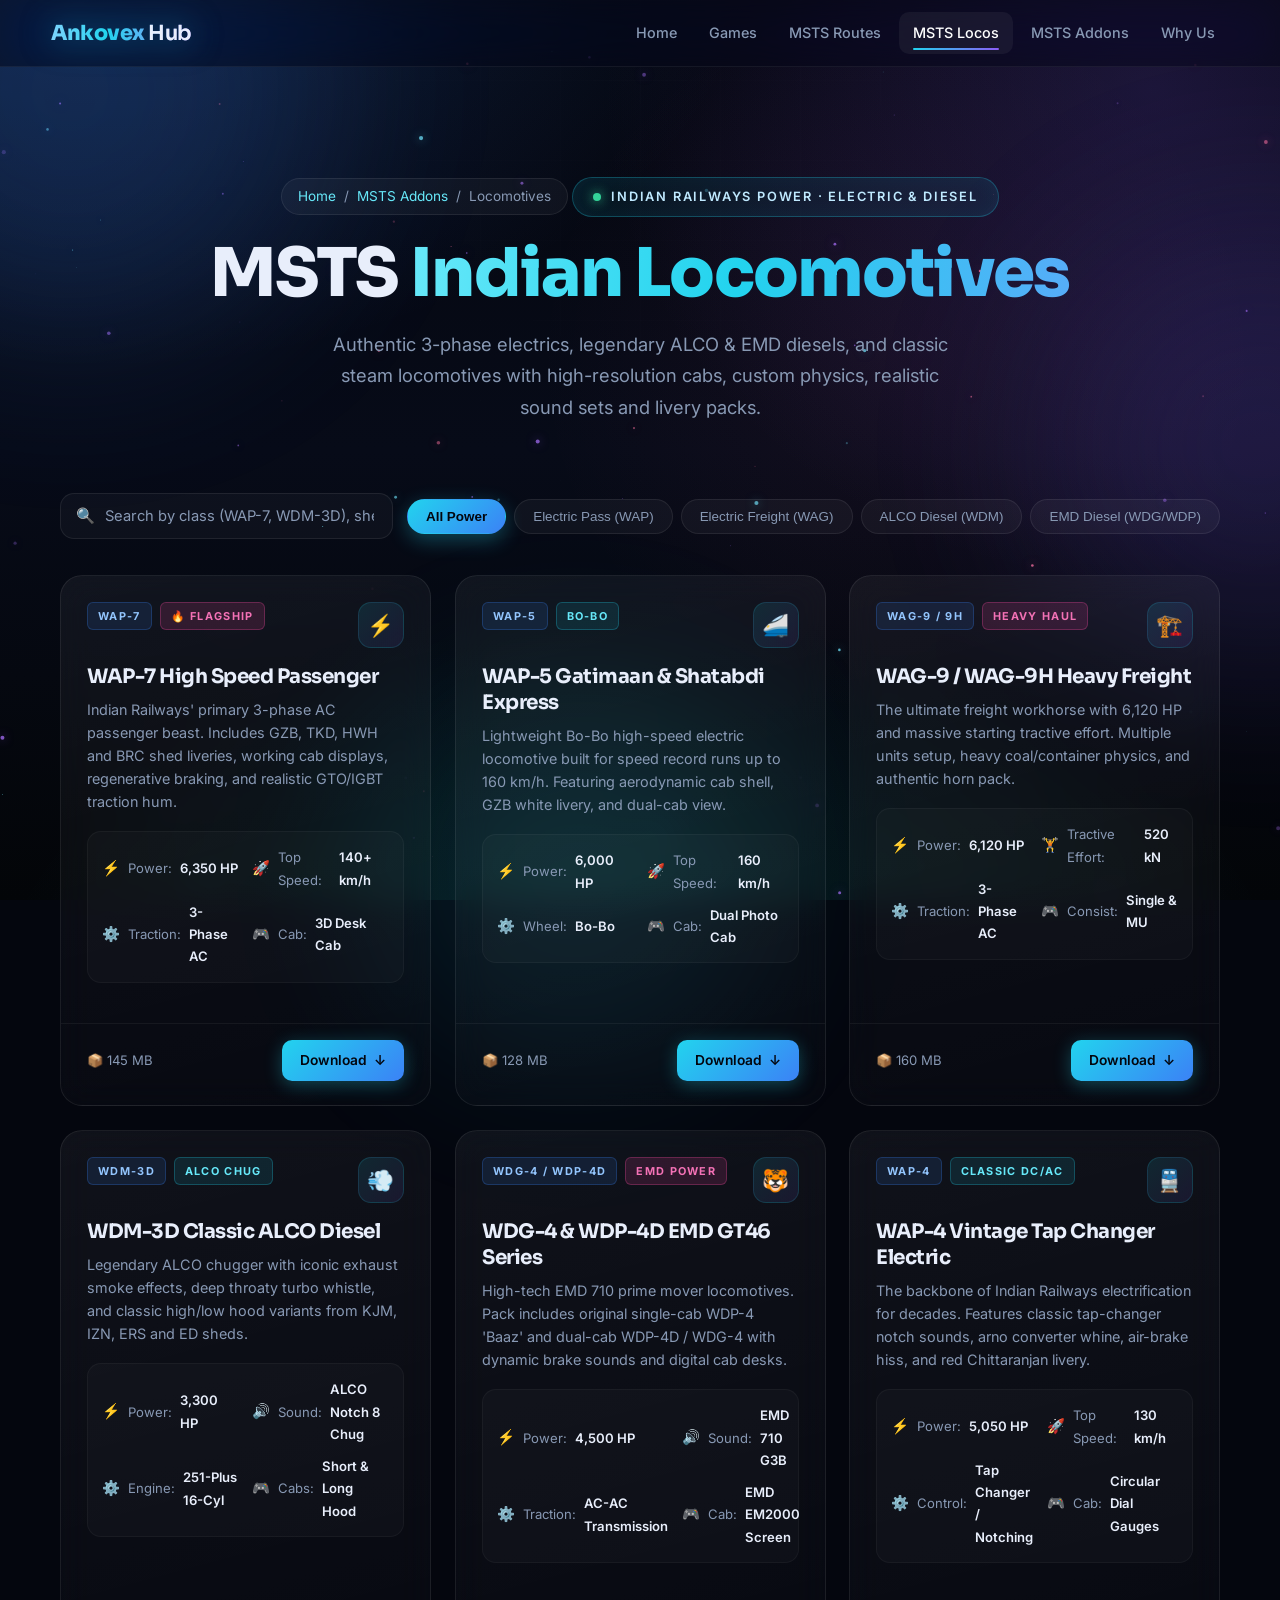
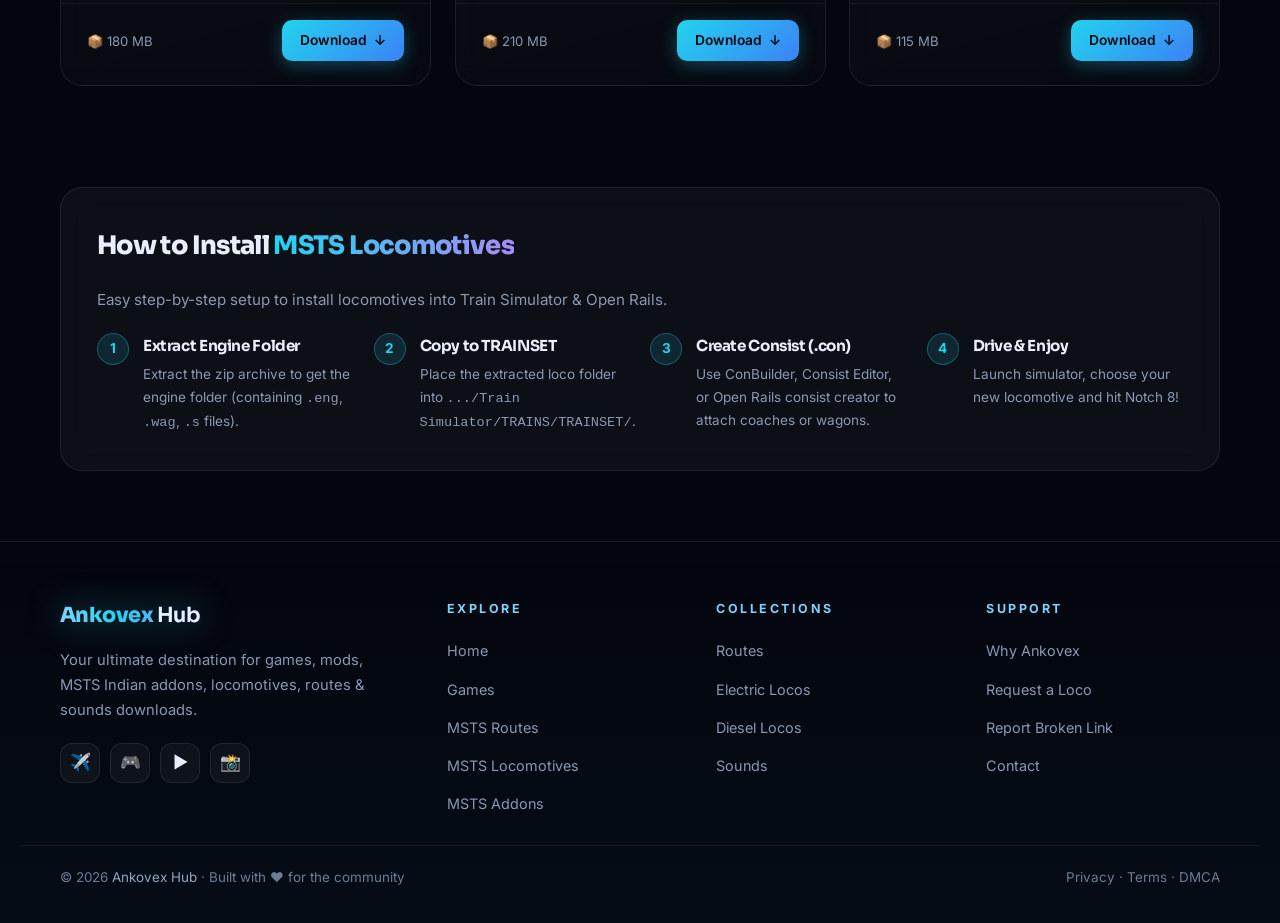
==== msts-locomotives.html @ 480a8786 "Add files via upload" ====
<!DOCTYPE html>
<html lang="en">
<head>
<meta charset="UTF-8">
<meta name="viewport" content="width=device-width, initial-scale=1.0">
<meta name="description" content="MSTS Indian Locomotives — Download WAP-7, WAP-5, WAP-4, WDM-3D, WDG-4, WAG-9, and Steam locomotives with authentic 3D cabs, sounds & physics for MSTS and Open Rails.">
<meta name="theme-color" content="#05070f">
<title>MSTS Locomotives — Ankovex Hub</title>
<link rel="preconnect" href="https://fonts.googleapis.com">
<link rel="preconnect" href="https://fonts.gstatic.com" crossorigin>
<link href="https://fonts.googleapis.com/css2?family=Sora:wght@300;400;600;700;800&family=Inter:wght@300;400;500;600&display=swap" rel="stylesheet">
<style>
:root{
  --bg:#04060e;
  --bg-2:#070b18;
  --panel:rgba(255,255,255,.04);
  --panel-2:rgba(255,255,255,.07);
  --stroke:rgba(255,255,255,.08);
  --cyan:#22d3ee;
  --blue:#3b82f6;
  --violet:#8b5cf6;
  --pink:#ec4899;
  --emerald:#10b981;
  --amber:#f59e0b;
  --text:#e8eefb;
  --muted:#8899b4;
  --glow:0 0 40px rgba(34,211,238,.25);
  --radius:22px;
  --max:1240px;
}
*{margin:0;padding:0;box-sizing:border-box}
html{scroll-behavior:smooth;scroll-padding-top:80px}
body{
  background:var(--bg);
  color:var(--text);
  font-family:'Inter','Segoe UI',sans-serif;
  line-height:1.7;
  min-height:100vh;
  overflow-x:hidden;
  -webkit-font-smoothing:antialiased;
}
::selection{background:rgba(34,211,238,.3);color:#fff}
::-webkit-scrollbar{width:8px}
::-webkit-scrollbar-track{background:var(--bg)}
::-webkit-scrollbar-thumb{background:linear-gradient(180deg,var(--cyan),var(--violet));border-radius:20px;border:2px solid var(--bg)}
h1,h2,h3,h4,.logo-text,.stat-num{font-family:'Sora','Segoe UI',sans-serif;letter-spacing:-.025em}
a{text-decoration:none;color:inherit}
img{max-width:100%}

/* ======== BACKGROUND ======== */
.bg{position:fixed;inset:0;z-index:-5;background:
    radial-gradient(ellipse 1200px 800px at 8% -8%, rgba(59,130,246,.22), transparent 55%),
    radial-gradient(ellipse 1000px 900px at 90% 10%, rgba(139,92,246,.18), transparent 55%),
    radial-gradient(ellipse 1100px 700px at 50% 115%, rgba(34,211,238,.12), transparent 60%),
    radial-gradient(ellipse 600px 600px at 70% 40%, rgba(236,72,153,.06), transparent 60%),
    linear-gradient(180deg,var(--bg) 0%, var(--bg-2) 50%, #030508 100%);}
.grid-lines{position:fixed;inset:0;z-index:-4;pointer-events:none;opacity:.3;
  background-image:linear-gradient(rgba(255,255,255,.04) 1px,transparent 1px),
                   linear-gradient(90deg,rgba(255,255,255,.04) 1px,transparent 1px);
  background-size:80px 80px;
  -webkit-mask-image:radial-gradient(ellipse at 50% 0%, #000 5%, transparent 70%);
          mask-image:radial-gradient(ellipse at 50% 0%, #000 5%, transparent 70%);}
#stars{position:fixed;inset:0;z-index:-3;pointer-events:none}
.orb{position:fixed;border-radius:50%;filter:blur(100px);opacity:.45;z-index:-2;pointer-events:none}
.orb.a{width:500px;height:500px;background:rgba(59,130,246,.4);top:-160px;left:-180px;animation:drift 18s ease-in-out infinite alternate}
.orb.b{width:440px;height:440px;background:rgba(139,92,246,.35);top:25%;right:-200px;animation:drift 22s ease-in-out infinite alternate-reverse}
.orb.c{width:380px;height:380px;background:rgba(34,211,238,.25);bottom:-160px;left:30%;animation:drift 26s ease-in-out infinite alternate}
@keyframes drift{from{transform:translate3d(0,0,0) scale(1)}to{transform:translate3d(80px,60px,0) scale(1.18)}}

/* ======== SCROLL PROGRESS ======== */
#progress{position:fixed;top:0;left:0;height:3px;width:0%;z-index:120;
  background:linear-gradient(90deg,var(--cyan),var(--blue),var(--violet),var(--pink));
  box-shadow:0 0 16px rgba(34,211,238,.9);transition:width .08s linear}

/* ======== NAVBAR ======== */
nav{position:sticky;top:0;z-index:100;display:flex;justify-content:space-between;align-items:center;
  padding:12px clamp(16px,4vw,52px);
  backdrop-filter:blur(20px) saturate(170%);
  -webkit-backdrop-filter:blur(20px) saturate(170%);
  background:rgba(6,9,20,.55);
  border-bottom:1px solid rgba(255,255,255,.06);
  transition:.4s ease}
nav.scrolled{background:rgba(6,9,20,.9);box-shadow:0 8px 50px rgba(0,0,0,.5);border-bottom-color:rgba(34,211,238,.15)}
.logo{display:flex;align-items:center;gap:11px;font-size:1.3rem}
.logo-text{font-weight:800;background:linear-gradient(90deg,#7dd3fc,#22d3ee 40%,#a78bfa);
  -webkit-background-clip:text;background-clip:text;-webkit-text-fill-color:transparent;
  filter:drop-shadow(0 0 16px rgba(34,211,238,.5))}
.logo-text span{-webkit-text-fill-color:#e8eefb;font-weight:600}
.nav-links{display:flex;align-items:center;gap:4px}
.nav-links a{position:relative;color:var(--muted);font-size:.9rem;font-weight:500;padding:9px 14px;border-radius:10px;transition:.3s}
.nav-links a::after{content:'';position:absolute;left:14px;right:14px;bottom:4px;height:2px;border-radius:2px;
  background:linear-gradient(90deg,var(--cyan),var(--violet));transform:scaleX(0);transform-origin:left;transition:.3s cubic-bezier(.2,.7,.3,1)}
.nav-links a:hover,.nav-links a.active{color:#fff;background:rgba(255,255,255,.05)}
.nav-links a:hover::after,.nav-links a.active::after{transform:scaleX(1)}
.nav-cta{margin-left:10px;padding:10px 20px !important;font-weight:600 !important;color:#04070f !important;
  background:linear-gradient(135deg,#22d3ee,#60a5fa) !important;border-radius:12px !important;
  box-shadow:0 6px 24px rgba(34,211,238,.3)}
.nav-cta:hover{transform:translateY(-2px);box-shadow:0 10px 34px rgba(34,211,238,.55)}
.burger{display:none;flex-direction:column;gap:5px;background:none;border:0;cursor:pointer;padding:8px;z-index:110}
.burger span{width:24px;height:2px;background:var(--text);border-radius:2px;transition:.3s}
.burger.open span:nth-child(1){transform:translateY(7px) rotate(45deg)}
.burger.open span:nth-child(2){opacity:0}
.burger.open span:nth-child(3){transform:translateY(-7px) rotate(-45deg)}

/* ======== HERO HEADER ======== */
.page-hero{position:relative;text-align:center;padding:clamp(60px,10vw,110px) 20px clamp(40px,6vw,70px);
  max-width:980px;margin:auto}
.breadcrumb{display:inline-flex;align-items:center;gap:8px;font-size:.85rem;color:var(--muted);
  margin-bottom:18px;padding:6px 16px;border-radius:100px;background:var(--panel);border:1px solid var(--stroke)}
.breadcrumb a{color:#67e8f9;transition:.2s}
.breadcrumb a:hover{color:#fff}
.badge{display:inline-flex;align-items:center;gap:10px;padding:8px 20px;border-radius:100px;font-size:.8rem;
  letter-spacing:.14em;text-transform:uppercase;color:#bfe9ff;font-weight:600;
  background:rgba(34,211,238,.07);border:1px solid rgba(34,211,238,.28);
  box-shadow:inset 0 0 24px rgba(34,211,238,.06);margin-bottom:20px}
.badge .dot{width:8px;height:8px;border-radius:50%;background:#34d399;box-shadow:0 0 12px #34d399}
.page-hero h1{font-size:clamp(2.4rem,6vw,4.2rem);font-weight:800;line-height:1.1;margin-bottom:18px}
.page-hero h1 .grad{background:linear-gradient(96deg,#67e8f9 0%,#22d3ee 25%,#60a5fa 55%,#c084fc 100%);
  background-size:200% auto;-webkit-background-clip:text;background-clip:text;-webkit-text-fill-color:transparent;
  animation:shine 5s linear infinite}
@keyframes shine{to{background-position:200% center}}
.page-hero p{color:var(--muted);font-size:clamp(1rem,1.8vw,1.15rem);max-width:640px;margin:0 auto}

/* ======== SEARCH & FILTER BAR ======== */
.control-bar{max-width:var(--max);margin:0 auto 36px;padding:0 clamp(18px,4vw,40px);
  display:flex;gap:14px;flex-wrap:wrap;align-items:center;justify-content:space-between}
.search-wrapper{flex:1;min-width:260px;position:relative}
.search-wrapper input{width:100%;padding:13px 18px 13px 44px;border-radius:14px;border:1px solid var(--stroke);
  background:rgba(255,255,255,.03);color:var(--text);font-size:.92rem;font-family:inherit;outline:none;transition:.3s}
.search-wrapper input:focus{border-color:rgba(34,211,238,.45);box-shadow:0 0 24px rgba(34,211,238,.12)}
.search-wrapper input::placeholder{color:var(--muted)}
.search-wrapper::before{content:'🔍';position:absolute;left:16px;top:50%;transform:translateY(-50%);font-size:.95rem}
.filter-tags{display:flex;gap:8px;flex-wrap:wrap}
.filter-chip{padding:9px 18px;border-radius:100px;font-size:.84rem;font-weight:500;cursor:pointer;
  background:var(--panel);border:1px solid var(--stroke);color:var(--muted);transition:.3s}
.filter-chip:hover{color:var(--text);border-color:rgba(34,211,238,.3)}
.filter-chip.active{color:#03060e;background:linear-gradient(135deg,#22d3ee,#3b82f6);border-color:transparent;font-weight:600;box-shadow:0 6px 20px rgba(34,211,238,.3)}

/* ======== SEARCH STATUS / EMPTY STATE ======== */
.search-status{max-width:var(--max);margin:-16px auto 26px;padding:0 clamp(18px,4vw,40px);
  display:none;gap:12px;align-items:center;flex-wrap:wrap;font-size:.88rem;color:var(--muted)}
.search-status.show{display:flex}
.search-status b{color:var(--text)}
.search-status q{color:#c084fc;font-style:normal;quotes:'"' '"'}
.search-status .status-btn{padding:6px 16px;border-radius:100px;font-size:.8rem;font-weight:600;cursor:pointer;
  background:rgba(139,92,246,.15);border:1px solid rgba(139,92,246,.45);color:#fff;transition:.3s}
.search-status .status-btn:hover{background:rgba(139,92,246,.28)}

/* ======== CONTAINER ======== */
.container{max-width:var(--max);margin:auto;padding:0 clamp(18px,4vw,40px) 60px}
.loco-grid{display:grid;grid-template-columns:repeat(auto-fill,minmax(330px,1fr));gap:24px}

/* ======== LOCO CARD ======== */
.loco-card{position:relative;overflow:hidden;border-radius:var(--radius);
  background:linear-gradient(165deg,rgba(255,255,255,.05),rgba(255,255,255,.015));
  border:1px solid var(--stroke);backdrop-filter:blur(16px);
  display:flex;flex-direction:column;transition:transform .45s cubic-bezier(.2,.7,.3,1),border-color .4s,box-shadow .4s;
  will-change:transform}
.loco-card::after{content:'';position:absolute;inset:0;opacity:0;transition:.5s;pointer-events:none;
  background:radial-gradient(460px circle at var(--mx,50%) var(--my,0%), rgba(34,211,238,.16), transparent 60%)}
.loco-card:hover{transform:translateY(-8px);border-color:rgba(34,211,238,.5);
  box-shadow:0 24px 60px rgba(0,0,0,.5),0 0 36px rgba(34,211,238,.18)}
.loco-card:hover::after{opacity:1}

.loco-header{padding:26px 26px 16px;display:flex;justify-content:space-between;align-items:flex-start;gap:12px}
.loco-badge-row{display:flex;gap:8px;flex-wrap:wrap}
.class-tag{font-size:.68rem;letter-spacing:.12em;text-transform:uppercase;font-weight:700;
  padding:4px 10px;border-radius:6px;background:rgba(59,130,246,.12);color:#93c5fd;border:1px solid rgba(59,130,246,.25);transition:all .3s ease}
.class-tag:hover{box-shadow:0 0 12px rgba(59,130,246,.35);border-color:#3b82f6}
.traction-tag{font-size:.68rem;letter-spacing:.12em;text-transform:uppercase;font-weight:700;
  padding:4px 10px;border-radius:6px;background:rgba(34,211,238,.1);color:#67e8f9;border:1px solid rgba(34,211,238,.25);transition:all .3s ease}
.traction-tag:hover{box-shadow:0 0 12px rgba(34,211,238,.35);border-color:#22d3ee}
.featured-tag{font-size:.68rem;letter-spacing:.12em;text-transform:uppercase;font-weight:700;
  padding:4px 10px;border-radius:6px;background:rgba(236,72,153,.15);color:#f472b6;border:1px solid rgba(236,72,153,.3);transition:all .3s ease}
.featured-tag:hover{box-shadow:0 0 12px rgba(236,72,153,.35);border-color:#ec4899}
.loco-icon{width:46px;height:46px;border-radius:13px;display:grid;place-items:center;font-size:1.35rem;flex-shrink:0;
  background:linear-gradient(135deg,rgba(34,211,238,.12),rgba(139,92,246,.1));border:1px solid rgba(34,211,238,.15)}

.loco-body{padding:0 26px 20px;flex:1}
.loco-card h3{font-size:1.25rem;font-weight:700;margin-bottom:8px;line-height:1.3}
.loco-desc{color:var(--muted);font-size:.9rem;line-height:1.6;margin-bottom:18px}

.loco-specs{display:grid;grid-template-columns:1fr 1fr;gap:10px 14px;padding:14px;border-radius:14px;
  background:rgba(255,255,255,.025);border:1px solid rgba(255,255,255,.04);margin-bottom:20px;font-size:.82rem}
.spec-item{display:flex;align-items:center;gap:8px}
.spec-item .ico{color:#67e8f9;font-size:.9rem}
.spec-item span{color:var(--muted)}
.spec-item strong{color:var(--text);font-weight:600}

.loco-footer{padding:16px 26px 24px;border-top:1px solid rgba(255,255,255,.05);display:flex;align-items:center;justify-content:space-between}
.file-size{font-size:.82rem;color:var(--muted)}
.btn-dl{display:inline-flex;align-items:center;gap:7px;padding:9px 18px;border-radius:10px;font-weight:600;
  font-size:.86rem;cursor:pointer;background:linear-gradient(135deg,#22d3ee,#3b82f6);color:#03060e;
  border:0;transition:transform .3s ease,box-shadow .3s ease;box-shadow:0 4px 18px rgba(34,211,238,.3)}
.btn-dl:hover{transform:translateY(-2px) scale(1.05);box-shadow:0 8px 24px rgba(34,211,238,.55)}

/* ======== INSTALL GUIDE SECTION ======== */
.guide-section{max-width:var(--max);margin:40px auto 20px;padding:0 clamp(18px,4vw,40px)}
.guide-box{padding:36px;border-radius:var(--radius);border:1px solid var(--stroke);
  background:var(--panel);backdrop-filter:blur(16px)}
.guide-box h2{font-size:1.6rem;font-weight:800;margin-bottom:20px}
.guide-box h2 em{font-style:normal;background:linear-gradient(90deg,#22d3ee,#a78bfa);
  -webkit-background-clip:text;background-clip:text;-webkit-text-fill-color:transparent}
.guide-steps{display:grid;grid-template-columns:repeat(auto-fit,minmax(240px,1fr));gap:20px;margin-top:20px}
.step{display:flex;gap:14px;align-items:flex-start}
.step-num{width:32px;height:32px;border-radius:50%;display:grid;place-items:center;font-weight:700;
  font-size:.85rem;background:rgba(34,211,238,.12);color:var(--cyan);border:1px solid rgba(34,211,238,.3);flex-shrink:0}
.step h4{font-size:.95rem;margin-bottom:4px}
.step p{color:var(--muted);font-size:.85rem}

/* ======== FOOTER ======== */
footer{margin-top:70px;border-top:1px solid rgba(255,255,255,.07);
  background:linear-gradient(180deg,transparent,rgba(34,211,238,.035))}
.foot{max-width:var(--max);margin:auto;padding:56px clamp(18px,4vw,40px) 28px;
  display:grid;grid-template-columns:1.5fr 1fr 1fr 1fr;gap:36px}
.foot h5{font-size:.78rem;letter-spacing:.2em;text-transform:uppercase;color:#7dd3fc;margin-bottom:18px}
.foot ul{list-style:none;display:grid;gap:11px}
.foot ul a{color:var(--muted);font-size:.9rem;transition:.25s;display:inline-block}
.foot ul a:hover{color:#67e8f9;padding-left:5px}
.foot-brand p{color:var(--muted);font-size:.92rem;margin:14px 0 20px;max-width:340px}
.socials{display:flex;gap:10px}
.socials a{width:40px;height:40px;border-radius:12px;display:grid;place-items:center;font-size:1.05rem;
  background:var(--panel);border:1px solid var(--stroke);transition:.35s}
.socials a:hover{transform:translateY(-4px);border-color:rgba(34,211,238,.45);box-shadow:0 8px 28px rgba(34,211,238,.2)}
.foot-bottom{max-width:var(--max);margin:auto;padding:20px clamp(18px,4vw,40px) 36px;
  display:flex;justify-content:space-between;gap:12px;flex-wrap:wrap;
  border-top:1px solid rgba(255,255,255,.06);color:#6b7c96;font-size:.84rem}
.foot-bottom span{color:#94a6c2}

/* ======== BACK TO TOP ======== */
#top{position:fixed;right:24px;bottom:24px;width:48px;height:48px;border-radius:15px;cursor:pointer;
  display:grid;place-items:center;font-size:1.15rem;z-index:90;opacity:0;pointer-events:none;transform:translateY(16px);
  background:linear-gradient(135deg,rgba(34,211,238,.9),rgba(59,130,246,.9));color:#03060e;border:0;
  box-shadow:0 10px 34px rgba(34,211,238,.4);transition:.4s cubic-bezier(.2,.7,.3,1)}
#top.show{opacity:1;pointer-events:auto;transform:none}
#top:hover{transform:translateY(-4px) !important}

/* ======== REVEAL ======== */
.reveal{opacity:0;transform:translateY(36px);transition:opacity .7s ease,transform .7s cubic-bezier(.2,.7,.3,1)}
.reveal.active{opacity:1;transform:none}

/* ======== RESPONSIVE ======== */
@media(max-width:900px){
  .foot{grid-template-columns:1fr 1fr}
}
@media(max-width:820px){
  .burger{display:flex}
  .nav-links{position:fixed;top:0;right:0;width:280px;height:100vh;flex-direction:column;align-items:stretch;gap:2px;
    background:rgba(6,9,20,.98);backdrop-filter:blur(24px);border-left:1px solid rgba(34,211,238,.18);
    padding:80px 20px 30px;transform:translateX(100%);transition:.4s cubic-bezier(.2,.7,.3,1);z-index:105}
  .nav-links.open{transform:translateX(0)}
  .nav-links a{padding:14px 14px;font-size:1.05rem;border-radius:12px}
  .nav-links a::after{display:none}
  .nav-cta{margin:14px 0 0;text-align:center}
}
@media(max-width:560px){
  .foot{grid-template-columns:1fr}
  .control-bar{flex-direction:column;align-items:stretch}
  .loco-grid{grid-template-columns:1fr}
}
@media(prefers-reduced-motion:reduce){
  *{animation-duration:.01ms !important;animation-iteration-count:1 !important;transition-duration:.01ms !important}
  html{scroll-behavior:auto}
}
</style>
</head>
<body>

<div class="bg"></div>
<div class="grid-lines"></div>
<div class="orb a"></div><div class="orb b"></div><div class="orb c"></div>
<canvas id="stars"></canvas>
<div id="progress"></div>

<!-- NAV -->
<nav id="nav">
  <a href="index.html" class="logo">
    <span class="logo-text">Ankovex <span>Hub</span></span>
  </a>
  <button class="burger" id="burger" aria-label="Menu"><span></span><span></span><span></span></button>
  <div class="nav-links" id="navLinks">
    <a href="index.html#home">Home</a>
    <a href="index.html#games">Games</a>
    <a href="msts-routes.html">MSTS Routes</a>
    <a href="msts-locomotives.html" class="active">MSTS Locos</a>
    <a href="index.html#msts">MSTS Addons</a>
    <a href="index.html#why">Why Us</a>
  </div>
</nav>

<!-- HERO -->
<header class="page-hero">
  <div class="breadcrumb">
    <a href="index.html">Home</a> <span>/</span> <a href="index.html#msts">MSTS Addons</a> <span>/</span> <span>Locomotives</span>
  </div>
  <div class="badge"><span class="dot"></span> Indian Railways Power · Electric &amp; Diesel</div>
  <h1>MSTS <span class="grad">Indian Locomotives</span></h1>
  <p>Authentic 3-phase electrics, legendary ALCO &amp; EMD diesels, and classic steam locomotives with high-resolution cabs, custom physics, realistic sound sets and livery packs.</p>
</header>

<!-- CONTROLS -->
<div class="control-bar">
  <div class="search-wrapper">
    <input type="text" id="locoSearch" placeholder="Search by class (WAP-7, WDM-3D), shed, traction..." aria-label="Search locomotives">
  </div>
  <div class="filter-tags">
    <button class="filter-chip active" data-type="all">All Power</button>
    <button class="filter-chip" data-type="electric-pass">Electric Pass (WAP)</button>
    <button class="filter-chip" data-type="electric-freight">Electric Freight (WAG)</button>
    <button class="filter-chip" data-type="diesel-alco">ALCO Diesel (WDM)</button>
    <button class="filter-chip" data-type="diesel-emd">EMD Diesel (WDG/WDP)</button>
  </div>
</div>

<!-- SEARCH RESULT STATUS -->
<div class="search-status" id="searchStatus" role="status" aria-live="polite"></div>

<!-- LOCOMOTIVE LIST -->
<main class="container">
  <div class="loco-grid" id="locoList">

    <!-- Card 1 -->
    <article class="loco-card reveal" data-type="electric-pass">
      <div class="loco-header">
        <div class="loco-badge-row">
          <span class="class-tag">WAP-7</span>
          <span class="featured-tag">🔥 Flagship</span>
        </div>
        <div class="loco-icon">⚡</div>
      </div>
      <div class="loco-body">
        <h3>WAP-7 High Speed Passenger</h3>
        <p class="loco-desc">Indian Railways' primary 3-phase AC passenger beast. Includes GZB, TKD, HWH and BRC shed liveries, working cab displays, regenerative braking, and realistic GTO/IGBT traction hum.</p>
        <div class="loco-specs">
          <div class="spec-item"><span class="ico">⚡</span><span>Power:</span> <strong>6,350 HP</strong></div>
          <div class="spec-item"><span class="ico">🚀</span><span>Top Speed:</span> <strong>140+ km/h</strong></div>
          <div class="spec-item"><span class="ico">⚙️</span><span>Traction:</span> <strong>3-Phase AC</strong></div>
          <div class="spec-item"><span class="ico">🎮</span><span>Cab:</span> <strong>3D Desk Cab</strong></div>
        </div>
      </div>
      <div class="loco-footer">
        <span class="file-size">📦 145 MB</span>
        <a href="#" class="btn-dl">Download <span class="arw">↓</span></a>
      </div>
    </article>

    <!-- Card 2 -->
    <article class="loco-card reveal" data-type="electric-pass">
      <div class="loco-header">
        <div class="loco-badge-row">
          <span class="class-tag">WAP-5</span>
          <span class="traction-tag">Bo-Bo</span>
        </div>
        <div class="loco-icon">🚄</div>
      </div>
      <div class="loco-body">
        <h3>WAP-5 Gatimaan &amp; Shatabdi Express</h3>
        <p class="loco-desc">Lightweight Bo-Bo high-speed electric locomotive built for speed record runs up to 160 km/h. Featuring aerodynamic cab shell, GZB white livery, and dual-cab view.</p>
        <div class="loco-specs">
          <div class="spec-item"><span class="ico">⚡</span><span>Power:</span> <strong>6,000 HP</strong></div>
          <div class="spec-item"><span class="ico">🚀</span><span>Top Speed:</span> <strong>160 km/h</strong></div>
          <div class="spec-item"><span class="ico">⚙️</span><span>Wheel:</span> <strong>Bo-Bo</strong></div>
          <div class="spec-item"><span class="ico">🎮</span><span>Cab:</span> <strong>Dual Photo Cab</strong></div>
        </div>
      </div>
      <div class="loco-footer">
        <span class="file-size">📦 128 MB</span>
        <a href="#" class="btn-dl">Download <span class="arw">↓</span></a>
      </div>
    </article>

    <!-- Card 3 -->
    <article class="loco-card reveal" data-type="electric-freight">
      <div class="loco-header">
        <div class="loco-badge-row">
          <span class="class-tag">WAG-9 / 9H</span>
          <span class="featured-tag">Heavy Haul</span>
        </div>
        <div class="loco-icon">🏗️</div>
      </div>
      <div class="loco-body">
        <h3>WAG-9 / WAG-9H Heavy Freight</h3>
        <p class="loco-desc">The ultimate freight workhorse with 6,120 HP and massive starting tractive effort. Multiple units setup, heavy coal/container physics, and authentic horn pack.</p>
        <div class="loco-specs">
          <div class="spec-item"><span class="ico">⚡</span><span>Power:</span> <strong>6,120 HP</strong></div>
          <div class="spec-item"><span class="ico">🏋️</span><span>Tractive Effort:</span> <strong>520 kN</strong></div>
          <div class="spec-item"><span class="ico">⚙️</span><span>Traction:</span> <strong>3-Phase AC</strong></div>
          <div class="spec-item"><span class="ico">🎮</span><span>Consist:</span> <strong>Single &amp; MU</strong></div>
        </div>
      </div>
      <div class="loco-footer">
        <span class="file-size">📦 160 MB</span>
        <a href="#" class="btn-dl">Download <span class="arw">↓</span></a>
      </div>
    </article>

    <!-- Card 4 -->
    <article class="loco-card reveal" data-type="diesel-alco">
      <div class="loco-header">
        <div class="loco-badge-row">
          <span class="class-tag">WDM-3D</span>
          <span class="traction-tag">ALCO Chug</span>
        </div>
        <div class="loco-icon">💨</div>
      </div>
      <div class="loco-body">
        <h3>WDM-3D Classic ALCO Diesel</h3>
        <p class="loco-desc">Legendary ALCO chugger with iconic exhaust smoke effects, deep throaty turbo whistle, and classic high/low hood variants from KJM, IZN, ERS and ED sheds.</p>
        <div class="loco-specs">
          <div class="spec-item"><span class="ico">⚡</span><span>Power:</span> <strong>3,300 HP</strong></div>
          <div class="spec-item"><span class="ico">🔊</span><span>Sound:</span> <strong>ALCO Notch 8 Chug</strong></div>
          <div class="spec-item"><span class="ico">⚙️</span><span>Engine:</span> <strong>251-Plus 16-Cyl</strong></div>
          <div class="spec-item"><span class="ico">🎮</span><span>Cabs:</span> <strong>Short &amp; Long Hood</strong></div>
        </div>
      </div>
      <div class="loco-footer">
        <span class="file-size">📦 180 MB</span>
        <a href="#" class="btn-dl">Download <span class="arw">↓</span></a>
      </div>
    </article>

    <!-- Card 5 -->
    <article class="loco-card reveal" data-type="diesel-emd">
      <div class="loco-header">
        <div class="loco-badge-row">
          <span class="class-tag">WDG-4 / WDP-4D</span>
          <span class="featured-tag">EMD Power</span>
        </div>
        <div class="loco-icon">🐯</div>
      </div>
      <div class="loco-body">
        <h3>WDG-4 &amp; WDP-4D EMD GT46 Series</h3>
        <p class="loco-desc">High-tech EMD 710 prime mover locomotives. Pack includes original single-cab WDP-4 'Baaz' and dual-cab WDP-4D / WDG-4 with dynamic brake sounds and digital cab desks.</p>
        <div class="loco-specs">
          <div class="spec-item"><span class="ico">⚡</span><span>Power:</span> <strong>4,500 HP</strong></div>
          <div class="spec-item"><span class="ico">🔊</span><span>Sound:</span> <strong>EMD 710 G3B</strong></div>
          <div class="spec-item"><span class="ico">⚙️</span><span>Traction:</span> <strong>AC-AC Transmission</strong></div>
          <div class="spec-item"><span class="ico">🎮</span><span>Cab:</span> <strong>EMD EM2000 Screen</strong></div>
        </div>
      </div>
      <div class="loco-footer">
        <span class="file-size">📦 210 MB</span>
        <a href="#" class="btn-dl">Download <span class="arw">↓</span></a>
      </div>
    </article>

    <!-- Card 6 -->
    <article class="loco-card reveal" data-type="electric-pass">
      <div class="loco-header">
        <div class="loco-badge-row">
          <span class="class-tag">WAP-4</span>
          <span class="traction-tag">Classic DC/AC</span>
        </div>
        <div class="loco-icon">🚆</div>
      </div>
      <div class="loco-body">
        <h3>WAP-4 Vintage Tap Changer Electric</h3>
        <p class="loco-desc">The backbone of Indian Railways electrification for decades. Features classic tap-changer notch sounds, arno converter whine, air-brake hiss, and red Chittaranjan livery.</p>
        <div class="loco-specs">
          <div class="spec-item"><span class="ico">⚡</span><span>Power:</span> <strong>5,050 HP</strong></div>
          <div class="spec-item"><span class="ico">🚀</span><span>Top Speed:</span> <strong>130 km/h</strong></div>
          <div class="spec-item"><span class="ico">⚙️</span><span>Control:</span> <strong>Tap Changer / Notching</strong></div>
          <div class="spec-item"><span class="ico">🎮</span><span>Cab:</span> <strong>Circular Dial Gauges</strong></div>
        </div>
      </div>
      <div class="loco-footer">
        <span class="file-size">📦 115 MB</span>
        <a href="#" class="btn-dl">Download <span class="arw">↓</span></a>
      </div>
    </article>

  </div>
</main>

<!-- INSTALL GUIDE -->
<section class="guide-section">
  <div class="guide-box reveal">
    <h2>How to Install <em>MSTS Locomotives</em></h2>
    <p style="color:var(--muted);font-size:.95rem">Easy step-by-step setup to install locomotives into Train Simulator &amp; Open Rails.</p>
    <div class="guide-steps">
      <div class="step">
        <div class="step-num">1</div>
        <div>
          <h4>Extract Engine Folder</h4>
          <p>Extract the zip archive to get the engine folder (containing <code>.eng</code>, <code>.wag</code>, <code>.s</code> files).</p>
        </div>
      </div>
      <div class="step">
        <div class="step-num">2</div>
        <div>
          <h4>Copy to TRAINSET</h4>
          <p>Place the extracted loco folder into <code>.../Train Simulator/TRAINS/TRAINSET/</code>.</p>
        </div>
      </div>
      <div class="step">
        <div class="step-num">3</div>
        <div>
          <h4>Create Consist (.con)</h4>
          <p>Use ConBuilder, Consist Editor, or Open Rails consist creator to attach coaches or wagons.</p>
        </div>
      </div>
      <div class="step">
        <div class="step-num">4</div>
        <div>
          <h4>Drive &amp; Enjoy</h4>
          <p>Launch simulator, choose your new locomotive and hit Notch 8!</p>
        </div>
      </div>
    </div>
  </div>
</section>

<!-- FOOTER -->
<footer>
  <div class="foot">
    <div class="foot-brand">
      <a href="index.html" class="logo"><span class="logo-text">Ankovex <span>Hub</span></span></a>
      <p>Your ultimate destination for games, mods, MSTS Indian addons, locomotives, routes &amp; sounds downloads.</p>
      <div class="socials">
        <a href="#" title="Telegram">✈️</a>
        <a href="#" title="Discord">🎮</a>
        <a href="#" title="YouTube">▶️</a>
        <a href="#" title="Instagram">📸</a>
      </div>
    </div>
    <div>
      <h5>Explore</h5>
      <ul>
        <li><a href="index.html#home">Home</a></li>
        <li><a href="index.html#games">Games</a></li>
        <li><a href="msts-routes.html">MSTS Routes</a></li>
        <li><a href="msts-locomotives.html">MSTS Locomotives</a></li>
        <li><a href="index.html#msts">MSTS Addons</a></li>
      </ul>
    </div>
    <div>
      <h5>Collections</h5>
      <ul>
        <li><a href="msts-routes.html">Routes</a></li>
        <li><a href="msts-locomotives.html">Electric Locos</a></li>
        <li><a href="msts-locomotives.html">Diesel Locos</a></li>
        <li><a href="index.html#msts">Sounds</a></li>
      </ul>
    </div>
    <div>
      <h5>Support</h5>
      <ul>
        <li><a href="index.html#why">Why Ankovex</a></li>
        <li><a href="#">Request a Loco</a></li>
        <li><a href="#">Report Broken Link</a></li>
        <li><a href="#">Contact</a></li>
      </ul>
    </div>
  </div>
  <div class="foot-bottom">
    <div>© 2026 <span>Ankovex Hub</span> · Built with ❤️ for the community</div>
    <div>Privacy · Terms · DMCA</div>
  </div>
</footer>

<button id="top" aria-label="Back to top">⬆</button>

<script>
/* Star particle canvas */
(function(){
  const c=document.getElementById('stars'), x=c.getContext('2d');
  const reduce=window.matchMedia('(prefers-reduced-motion: reduce)').matches;
  let w,h,stars=[];
  function size(){
    w=c.width=innerWidth; h=c.height=innerHeight;
    const n=Math.min(130,Math.floor(w*h/12000));
    stars=Array.from({length:n},()=>({
      x:Math.random()*w, y:Math.random()*h,
      r:Math.random()*1.8+.3,
      vy:Math.random()*.3+.05,
      vx:(Math.random()-.5)*.2,
      a:Math.random()*.6+.2,
      hue:Math.random()<.35?190:Math.random()<.6?265:340
    }));
  }
  function loop(){
    x.clearRect(0,0,w,h);
    stars.forEach(s=>{
      s.y-=s.vy; s.x+=s.vx;
      if(s.y<-6){s.y=h+6;s.x=Math.random()*w}
      if(s.x<-6)s.x=w+6; if(s.x>w+6)s.x=-6;
      x.beginPath();
      x.fillStyle='hsla('+s.hue+',90%,70%,'+s.a+')';
      x.shadowBlur=10; x.shadowColor='hsla('+s.hue+',90%,65%,.8)';
      x.arc(s.x,s.y,s.r,0,6.283); x.fill();
      x.shadowBlur=0;
    });
    requestAnimationFrame(loop);
  }
  size(); addEventListener('resize',size);
  if(!reduce) loop(); else {x.clearRect(0,0,w,h);}
})();

/* Scroll progress & back-to-top */
const nav=document.getElementById('nav'), prog=document.getElementById('progress'), topBtn=document.getElementById('top');
function onScroll(){
  const st=scrollY, max=document.documentElement.scrollHeight-innerHeight;
  prog.style.width=(max>0?(st/max)*100:0)+'%';
  nav.classList.toggle('scrolled',st>20);
  topBtn.classList.toggle('show',st>500);
}
addEventListener('scroll',onScroll,{passive:true}); onScroll();
topBtn.onclick=()=>scrollTo({top:0,behavior:'smooth'});

/* Mobile menu */
const burger=document.getElementById('burger'), links=document.getElementById('navLinks');
burger.onclick=()=>{burger.classList.toggle('open');links.classList.toggle('open')};
function closeMenu(){burger.classList.remove('open');links.classList.remove('open')}

/* ===== SMOOTH PAGE SCROLL =====
   Every in-page anchor scrolls smoothly (CSS scroll-behavior already covers
   most cases, this adds the offset-aware JS behaviour + mobile menu close). */
document.querySelectorAll('a[href^="#"]').forEach(a=>{
  a.addEventListener('click',e=>{
    const href=a.getAttribute('href');
    if(!href || href==='#'){ e.preventDefault(); closeMenu(); return; }
    let t=null;
    try{ t=document.querySelector(href); }catch(err){ t=null; }
    if(!t) return;
    e.preventDefault();
    t.scrollIntoView({behavior:'smooth',block:'start'});
    closeMenu();
  });
});

/* Smooth-scroll to the anchor when arriving from another page
   (e.g. index.html#msts) instead of hard-jumping to it. */
function smoothScrollToHash(delay){
  if(!location.hash) return;
  let target=null;
  try{ target=document.querySelector(location.hash); }catch(err){ target=null; }
  if(target) setTimeout(()=>target.scrollIntoView({behavior:'smooth',block:'start'}),delay);
}
window.addEventListener('load',()=>smoothScrollToHash(150));
setTimeout(()=>smoothScrollToHash(400),0);

/* Cursor glow on loco cards */
document.querySelectorAll('.loco-card').forEach(card=>{
  card.addEventListener('pointermove',e=>{
    const r=card.getBoundingClientRect();
    card.style.setProperty('--mx',((e.clientX-r.left)/r.width*100)+'%');
    card.style.setProperty('--my',((e.clientY-r.top)/r.height*100)+'%');
  });
});

/* Scroll reveal */
const ro=new IntersectionObserver((es,o)=>{
  es.forEach((e,i)=>{
    if(e.isIntersecting){
      setTimeout(()=>e.target.classList.add('active'), (i%6)*80);
      o.unobserve(e.target);
    }
  });
},{threshold:.12});
document.querySelectorAll('.reveal').forEach(el=>ro.observe(el));

/* ===== Search helpers (normalised, multi-keyword, dash-proof) =====
   "WAP-7", "wap7", "wap 7" and "high speed passenger" all match. Works on every page. */
function normText(s){
  return String(s||'').toLowerCase()
    .replace(/[^\p{L}\p{N}]+/gu,' ')
    .trim();
}
function textMatches(text,q){
  const nq=normText(q);
  if(!nq) return true;
  const nh=normText(text);
  const cq=nq.replace(/ /g,''), ch=nh.replace(/ /g,'');
  if(nh.includes(nq)||ch.includes(cq)) return true;
  return nq.split(' ').every(t=>nh.includes(t)||ch.includes(t));
}
function escapeHtml(s){
  return String(s).replace(/[&<>"']/g,c=>({'&':'&amp;','<':'&lt;','>':'&gt;','"':'&quot;',"'":'&#39;'}[c]));
}

/* Search and Type Filter */
const searchInput=document.getElementById('locoSearch');
const filterChips=document.querySelectorAll('.filter-chip');
const cards=document.querySelectorAll('.loco-card');
const searchStatus=document.getElementById('searchStatus');
let lastNote='';

function renderLocos(q,type){
  let shown=0;
  cards.forEach(card=>{
    const matchesType=type==='all'||card.dataset.type===type;
    const matchesSearch=textMatches(card.textContent,q);
    const show=matchesType&&matchesSearch;
    card.style.display=show?'flex':'none';
    if(show) shown++;
  });
  return shown;
}

function updateStatus(shown,q,type){
  const total=cards.length;
  const hasQuery=!!normText(q);
  const activeChip=document.querySelector('.filter-chip.active');
  const typeName=activeChip?activeChip.textContent.trim():'All Power';
  if(!hasQuery && type==='all' && !lastNote){
    searchStatus.classList.remove('show');
    searchStatus.innerHTML='';
    return;
  }
  let html='';
  if(shown===0){
    html+='<b>No locomotives found</b>';
    if(hasQuery) html+=' for <q>'+escapeHtml(q.trim())+'</q>';
    if(type!=='all') html+=' in <b>'+escapeHtml(typeName)+'</b>';
    html+='<button class="status-btn" id="clearSearch" type="button">Clear search &amp; filters</button>';
  }else{
    html+='Showing <b>'+shown+'</b> of '+total+' locomotives';
    if(hasQuery) html+=' for <q>'+escapeHtml(q.trim())+'</q>';
    if(type!=='all') html+=' in <b>'+escapeHtml(typeName)+'</b>';
    if(hasQuery||type!=='all') html+='<button class="status-btn" id="clearSearch" type="button">Reset</button>';
  }
  if(lastNote) html+='<span>'+lastNote+'</span>';
  searchStatus.innerHTML=html;
  searchStatus.classList.add('show');
  lastNote='';
  const clearBtn=document.getElementById('clearSearch');
  if(clearBtn){
    clearBtn.addEventListener('click',()=>{
      searchInput.value='';
      filterChips.forEach(c=>c.classList.toggle('active',c.dataset.type==='all'));
      filterLocos();
      searchInput.focus();
    });
  }
}

function filterLocos(){
  const q=searchInput.value;
  let type=document.querySelector('.filter-chip.active')?.dataset.type||'all';
  let shown=renderLocos(normText(q),type);
  /* If the active type chip hides every keyword match, fall back to All Power
     so a search never comes back empty while a matching loco exists. */
  if(shown===0 && normText(q) && type!=='all'){
    filterChips.forEach(c=>c.classList.toggle('active',c.dataset.type==='all'));
    type='all';
    shown=renderLocos(normText(q),type);
    lastNote='<span style="color:#fbbf24">Power-type filter was ignored so your results could show.</span>';
  }
  updateStatus(shown,q,type);
}

searchInput.addEventListener('input',filterLocos);
searchInput.addEventListener('keydown',e=>{
  if(e.key==='Escape'){ searchInput.value=''; filterLocos(); }
});
filterChips.forEach(chip=>{
  chip.addEventListener('click',()=>{
    filterChips.forEach(c=>c.classList.remove('active'));
    chip.classList.add('active');
    filterLocos();
  });
});
/* Read URL query parameter if navigated from home search */
const urlParams = new URLSearchParams(window.location.search);
const queryParam = urlParams.get('q');
if (queryParam) {
  searchInput.value = queryParam;
  filterLocos();
  const bar=document.querySelector('.control-bar');
  if(bar) setTimeout(()=>bar.scrollIntoView({behavior:'smooth',block:'center'}),200);
}
</script>
</body>
</html>
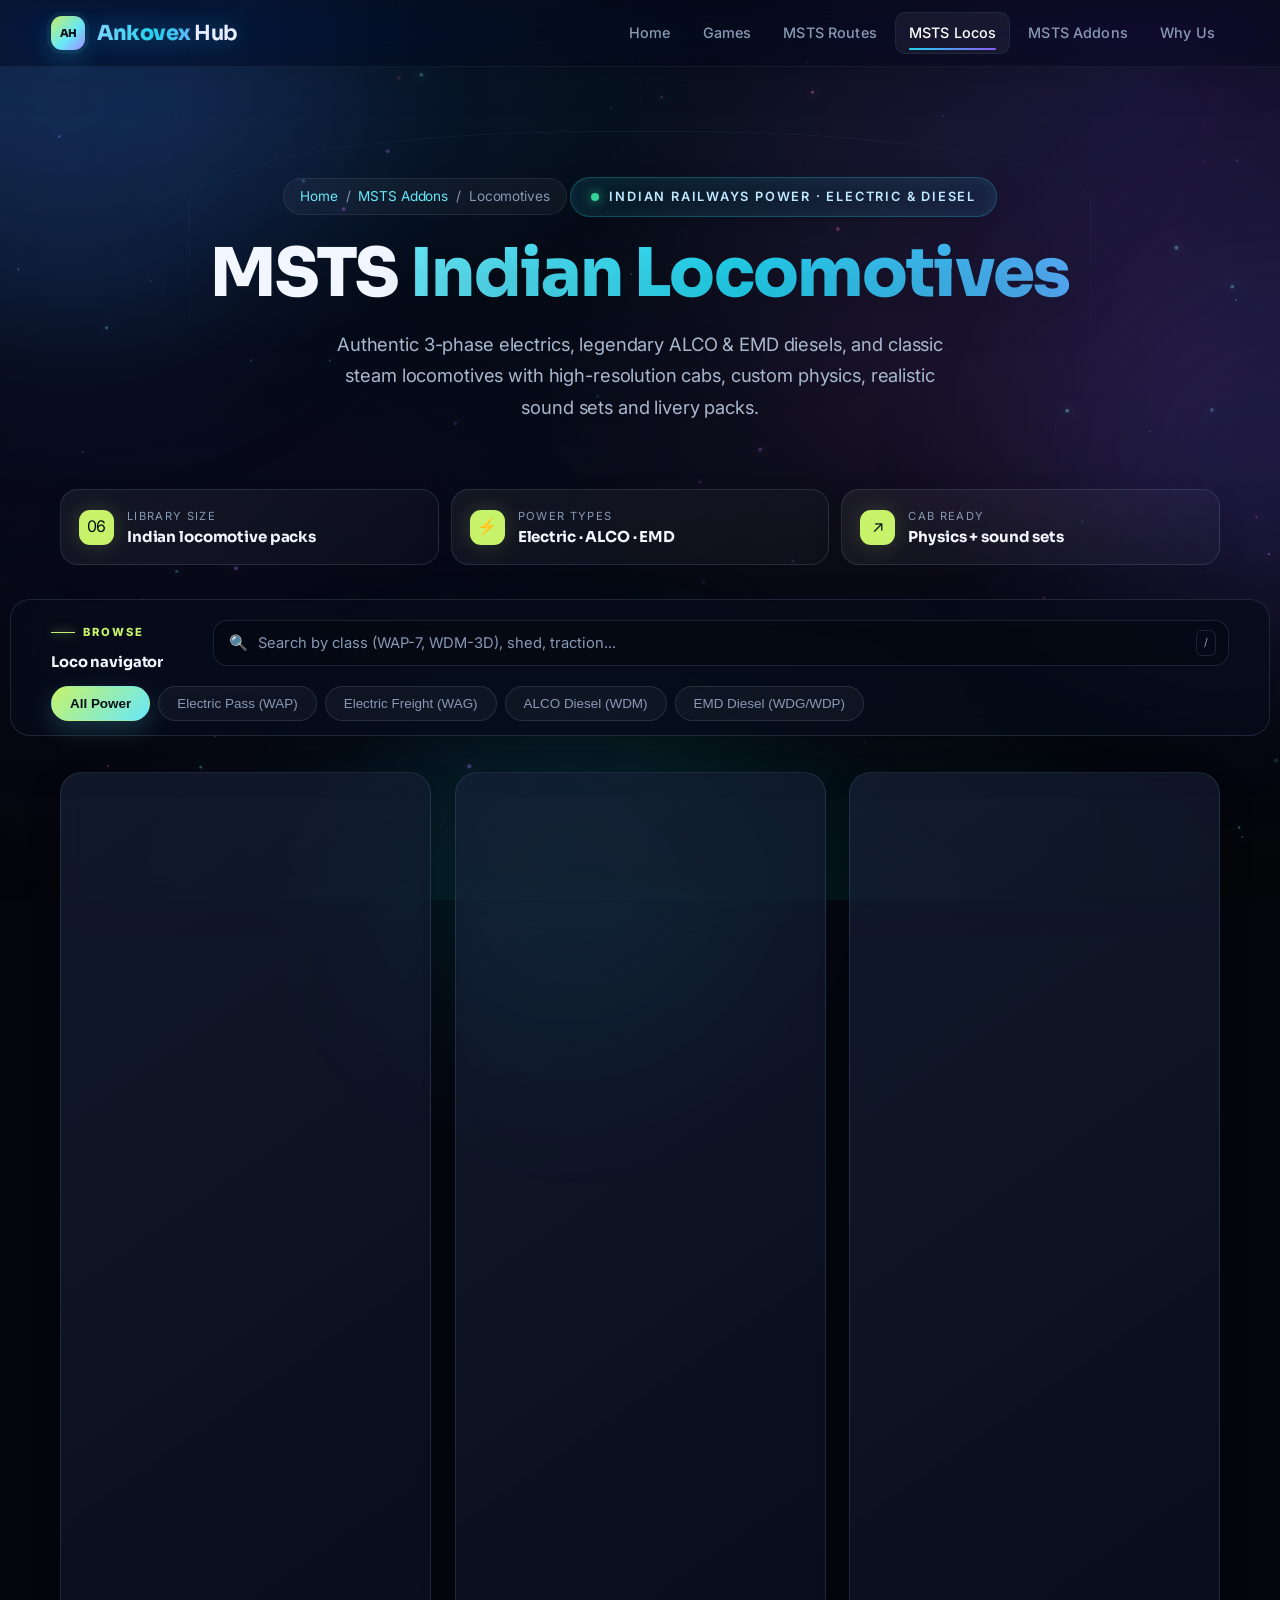
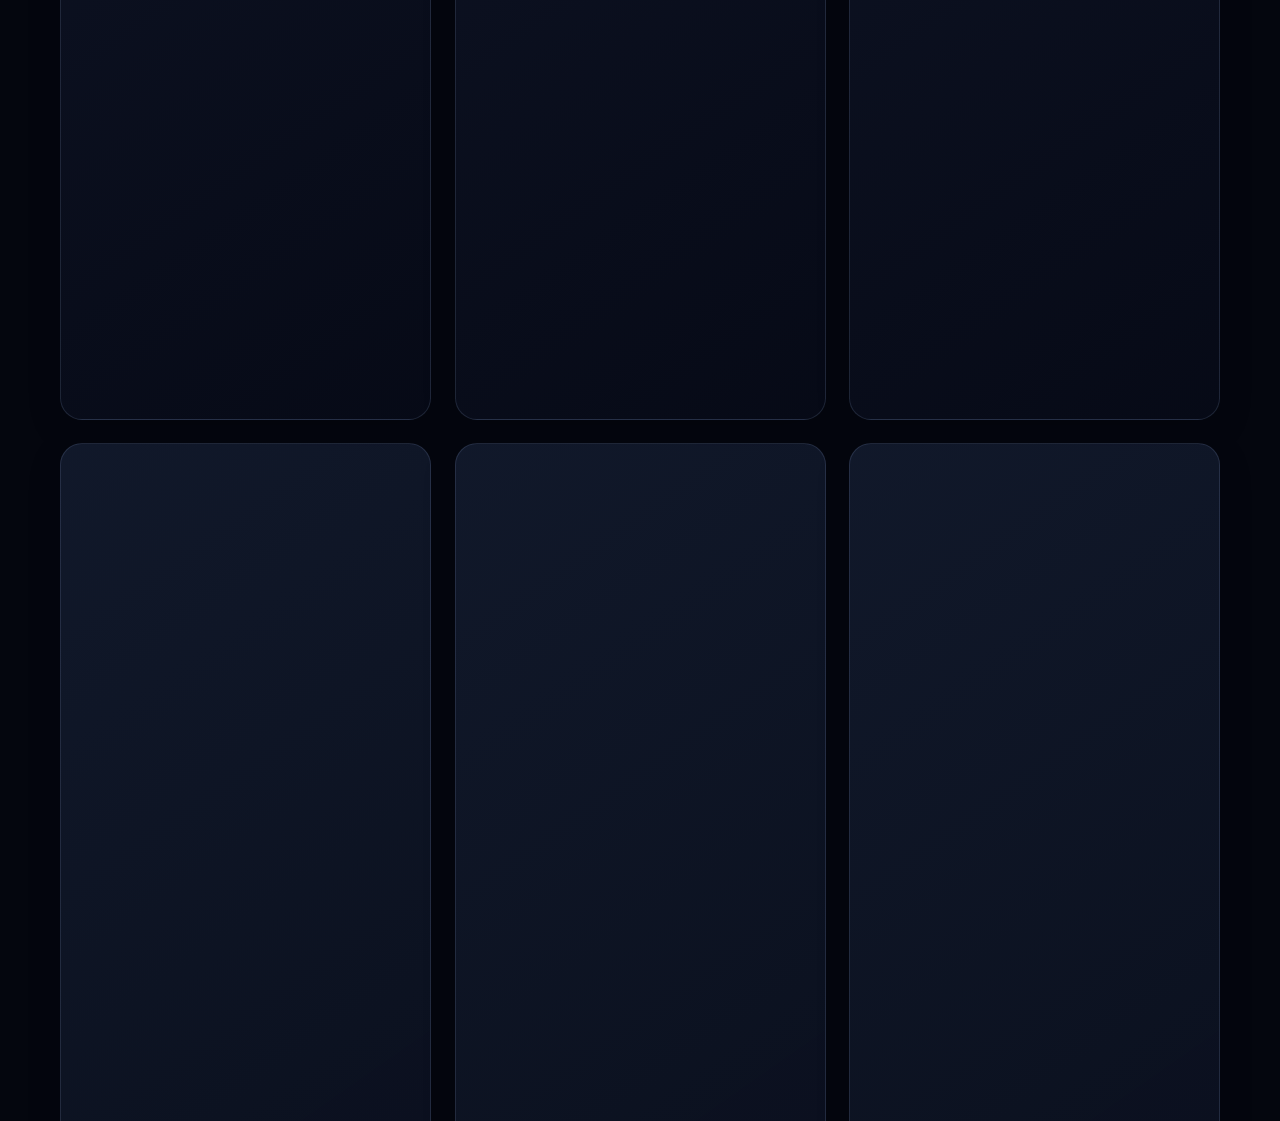
==== commit 4f73821e: "Enhance Ankovex Hub pages with shared design system Co-authored-by: arena-agent <297053741+arena-age" ====
--- a/msts-locomotives.html
+++ b/msts-locomotives.html
@@ -4,7 +4,9 @@
 <meta charset="UTF-8">
 <meta name="viewport" content="width=device-width, initial-scale=1.0">
 <meta name="description" content="MSTS Indian Locomotives — Download WAP-7, WAP-5, WAP-4, WDM-3D, WDG-4, WAG-9, and Steam locomotives with authentic 3D cabs, sounds & physics for MSTS and Open Rails.">
-<meta name="theme-color" content="#05070f">
+<meta name="theme-color" content="#071018">
+<meta name="color-scheme" content="dark">
+<meta name="robots" content="index, follow">
 <title>MSTS Locomotives — Ankovex Hub</title>
 <link rel="preconnect" href="https://fonts.googleapis.com">
 <link rel="preconnect" href="https://fonts.gstatic.com" crossorigin>
@@ -263,9 +265,11 @@
   html{scroll-behavior:auto}
 }
 </style>
+<link rel="stylesheet" href="hub-enhancements.css">
 </head>
 <body>
 
+<a class="skip-link" href="#content">Skip to main content</a>
 <div class="bg"></div>
 <div class="grid-lines"></div>
 <div class="orb a"></div><div class="orb b"></div><div class="orb c"></div>
@@ -273,7 +277,7 @@
 <div id="progress"></div>
 
 <!-- NAV -->
-<nav id="nav">
+<nav id="nav" aria-label="Primary navigation">
   <a href="index.html" class="logo">
     <span class="logo-text">Ankovex <span>Hub</span></span>
   </a>
@@ -298,10 +302,17 @@
   <p>Authentic 3-phase electrics, legendary ALCO &amp; EMD diesels, and classic steam locomotives with high-resolution cabs, custom physics, realistic sound sets and livery packs.</p>
 </header>
 
+<div class="collection-pulse reveal" aria-label="Locomotives collection overview">
+  <div class="pulse-item"><span class="pulse-icon">06</span><div><small>Library size</small><strong>Indian locomotive packs</strong></div></div>
+  <div class="pulse-item"><span class="pulse-icon">⚡</span><div><small>Power types</small><strong>Electric · ALCO · EMD</strong></div></div>
+  <div class="pulse-item"><span class="pulse-icon">↗</span><div><small>Cab ready</small><strong>Physics + sound sets</strong></div></div>
+</div>
+
 <!-- CONTROLS -->
-<div class="control-bar">
+<div class="control-bar" role="search">
+  <div class="control-copy"><span class="control-kicker">Browse</span><strong>Loco navigator</strong></div>
   <div class="search-wrapper">
-    <input type="text" id="locoSearch" placeholder="Search by class (WAP-7, WDM-3D), shed, traction..." aria-label="Search locomotives">
+    <input type="text" id="locoSearch" placeholder="Search by class (WAP-7, WDM-3D), shed, traction..." autocomplete="off" aria-label="Search locomotives">
   </div>
   <div class="filter-tags">
     <button class="filter-chip active" data-type="all">All Power</button>
@@ -316,7 +327,7 @@
 <div class="search-status" id="searchStatus" role="status" aria-live="polite"></div>
 
 <!-- LOCOMOTIVE LIST -->
-<main class="container">
+<main class="container" id="content">
   <div class="loco-grid" id="locoList">
 
     <!-- Card 1 -->
@@ -553,7 +564,7 @@
     </div>
   </div>
   <div class="foot-bottom">
-    <div>© 2026 <span>Ankovex Hub</span> · Built with ❤️ for the community</div>
+    <div>© <span data-year>2026</span> <span>Ankovex Hub</span> · Built with ❤️ for the community</div>
     <div>Privacy · Terms · DMCA</div>
   </div>
 </footer>
@@ -770,5 +781,6 @@
   if(bar) setTimeout(()=>bar.scrollIntoView({behavior:'smooth',block:'center'}),200);
 }
 </script>
+<script src="hub-enhancements.js"></script>
 </body>
 </html>
--- a/hub-enhancements.css
+++ b/hub-enhancements.css
@@ -0,0 +1,139 @@
+/* Ankovex Hub — shared visual system and performance polish */
+:root{
+  color-scheme:dark;
+  --ink:#f2f7ff;
+  --muted-strong:#a8b8cf;
+  --surface:rgba(10,16,31,.72);
+  --surface-bright:rgba(20,30,53,.74);
+  --line:rgba(158,190,235,.15);
+  --line-strong:rgba(103,232,249,.4);
+  --lime:#c7f36b;
+  --lime-soft:rgba(199,243,107,.14);
+  --shadow-deep:0 24px 70px rgba(0,0,0,.46);
+}
+
+/* A quiet, layered canvas keeps the neon treatment legible instead of noisy. */
+body{position:relative;isolation:isolate;color:var(--ink);letter-spacing:-.008em}
+body::before{content:"";position:fixed;inset:0;z-index:-1;pointer-events:none;opacity:.7;
+  background:radial-gradient(900px 500px at 50% 12%,rgba(34,211,238,.055),transparent 70%),
+             radial-gradient(700px 520px at 15% 72%,rgba(124,58,237,.055),transparent 72%);
+}
+#stars{opacity:.5;mix-blend-mode:screen}
+
+/* Keyboard users get a real focus ring, not a browser-default surprise. */
+:focus-visible{outline:2px solid var(--lime);outline-offset:4px}
+.skip-link{position:fixed;left:18px;top:12px;z-index:300;transform:translateY(-160%);padding:10px 16px;border-radius:12px;
+  background:var(--lime);color:#07100c;font-weight:800;box-shadow:0 12px 30px rgba(0,0,0,.35);transition:transform .25s ease}
+.skip-link:focus{transform:none}
+
+/* Brand mark: gives the text logo a more ownable product silhouette. */
+.logo{gap:12px;min-height:40px}
+.logo::before{content:"AH";display:grid;place-items:center;width:34px;height:34px;border-radius:11px;
+  color:#071018;font:800 .68rem/1 'Sora','Segoe UI',sans-serif;letter-spacing:-.04em;
+  background:linear-gradient(135deg,var(--lime),#67e8f9 58%,#a78bfa);
+  box-shadow:0 0 0 4px rgba(103,232,249,.06),0 8px 24px rgba(34,211,238,.24)}
+.logo-text{filter:drop-shadow(0 0 12px rgba(34,211,238,.35))}
+nav{min-height:66px;box-shadow:0 10px 44px rgba(0,0,0,.12)}
+nav.scrolled{box-shadow:0 16px 54px rgba(0,0,0,.56),0 1px 0 rgba(103,232,249,.12)}
+.nav-links a{letter-spacing:.01em}
+.nav-links a.active{box-shadow:inset 0 0 0 1px rgba(103,232,249,.08)}
+
+/* Hero framing */
+.hero,.page-hero{isolation:isolate}
+.hero::after,.page-hero::after{content:"";position:absolute;inset:15% 4% 0;z-index:-1;pointer-events:none;
+  border:1px solid rgba(103,232,249,.07);border-bottom:0;border-radius:46% 46% 0 0/20% 20% 0 0;
+  mask-image:linear-gradient(to bottom,black,transparent 72%);-webkit-mask-image:linear-gradient(to bottom,black,transparent 72%)}
+.hero h1,.page-hero h1{text-wrap:balance;text-shadow:0 12px 50px rgba(0,0,0,.25)}
+.hero p,.page-hero p{color:var(--muted-strong)}
+.hero .badge,.page-hero .badge{box-shadow:inset 0 0 20px rgba(103,232,249,.08),0 10px 30px rgba(0,0,0,.16)}
+.hero-note{display:flex;justify-content:center;align-items:center;gap:10px;flex-wrap:wrap;margin:26px auto 0;color:var(--muted-strong);font-size:.78rem;letter-spacing:.04em}
+.hero-note span{display:inline-flex;align-items:center;gap:7px;padding:7px 11px;border-radius:999px;background:rgba(255,255,255,.035);border:1px solid var(--line)}
+.hero-note .signal{width:7px;height:7px;border-radius:50%;background:var(--lime);box-shadow:0 0 12px var(--lime)}
+.collection-pulse{max-width:var(--max);margin:-4px auto 34px;padding:0 clamp(18px,4vw,40px);display:grid;grid-template-columns:repeat(3,1fr);gap:12px}
+.pulse-item{display:flex;align-items:center;gap:13px;min-height:76px;padding:15px 18px;border:1px solid var(--line);border-radius:18px;
+  background:linear-gradient(135deg,rgba(255,255,255,.055),rgba(255,255,255,.018));box-shadow:0 12px 30px rgba(0,0,0,.12)}
+.pulse-icon{width:35px;height:35px;display:grid;place-items:center;flex:0 0 auto;border-radius:11px;color:#071018;background:var(--lime);box-shadow:0 0 22px rgba(199,243,107,.18)}
+.pulse-item small{display:block;color:var(--muted);font-size:.7rem;letter-spacing:.12em;text-transform:uppercase}
+.pulse-item strong{display:block;margin-top:2px;font:700 .94rem/1.2 'Sora','Segoe UI',sans-serif}
+
+/* Section rhythm and small editorial labels */
+.section-kicker,.control-kicker{display:inline-flex;align-items:center;gap:8px;margin-bottom:12px;color:var(--lime);font-size:.7rem;font-weight:800;letter-spacing:.18em;text-transform:uppercase}
+.section-kicker::before,.control-kicker::before{content:"";width:24px;height:1px;background:currentColor;box-shadow:0 0 10px currentColor}
+.sec-head{position:relative}
+.sec-head h2{max-width:780px;text-wrap:balance}
+.sec-head p{max-width:650px}
+.block{padding-top:70px}
+
+/* Home search module */
+.download-bar{border-color:var(--line);background:linear-gradient(135deg,rgba(255,255,255,.07),rgba(255,255,255,.025));box-shadow:var(--shadow-deep)}
+.search-box input,.search-wrapper input{background:rgba(4,8,18,.54);border-color:var(--line);min-height:46px}
+.search-box input{padding-right:88px}
+.search-box::after,.search-wrapper::after{content:"⌘ K";position:absolute;right:13px;top:50%;transform:translateY(-50%);padding:3px 7px;border:1px solid var(--line);border-radius:6px;color:#91a4bf;font-size:.66rem;letter-spacing:.04em;pointer-events:none}
+.search-wrapper::after{content:"/"}
+.search-results-popup{border-color:var(--line-strong);box-shadow:0 24px 70px rgba(0,0,0,.76),0 0 34px rgba(34,211,238,.1)}
+
+/* Cards become quieter at rest and more dimensional on hover. */
+.glass,.route-card,.loco-card{background:linear-gradient(145deg,rgba(24,34,58,.66),rgba(8,13,27,.68));border-color:var(--line);box-shadow:0 10px 36px rgba(0,0,0,.12)}
+.glass::before,.route-card::before,.loco-card::before{content:"";position:absolute;left:18px;right:18px;top:0;height:1px;background:linear-gradient(90deg,transparent,var(--lime),#67e8f9,transparent);opacity:.26}
+.glass:hover,.route-card:hover,.loco-card:hover{border-color:var(--line-strong);box-shadow:var(--shadow-deep),0 0 42px rgba(34,211,238,.12)}
+.card-top{display:flex;align-items:center;min-height:25px;margin-bottom:12px}
+.card-icon,.route-icon,.loco-icon{box-shadow:inset 0 0 22px rgba(103,232,249,.08),0 10px 25px rgba(0,0,0,.15)}
+.card-link,.btn-dl{font-weight:750}
+.card-link .arw,.btn-dl .arw{font-size:1.1em}
+.feat{background:linear-gradient(145deg,rgba(255,255,255,.06),rgba(255,255,255,.02));border-color:var(--line)}
+.feat-icon{color:var(--lime);box-shadow:inset 0 0 20px rgba(199,243,107,.08)}
+
+/* Listing pages: a compact collection navigator that stays visible while browsing. */
+.control-bar{position:sticky;top:74px;z-index:40;max-width:calc(var(--max) + 20px);padding:14px clamp(18px,4vw,40px);border:1px solid var(--line);border-radius:20px;
+  background:rgba(7,12,25,.78);backdrop-filter:blur(22px) saturate(145%);box-shadow:0 18px 44px rgba(0,0,0,.24)}
+.control-copy{min-width:148px}
+.control-copy strong{display:block;font:700 .92rem/1.2 'Sora','Segoe UI',sans-serif;color:var(--ink)}
+.search-wrapper{min-width:260px}
+.filter-tags{justify-content:flex-end}
+.filter-chip,.filter-btn{border-color:var(--line)}
+.filter-chip.active,.filter-btn.active{color:#071018;background:linear-gradient(135deg,var(--lime),#67e8f9);box-shadow:0 8px 24px rgba(103,232,249,.2)}
+.search-status{min-height:28px}
+.search-status.show{padding-top:2px}
+.route-card,.loco-card{content-visibility:auto;contain-intrinsic-size:380px}
+.route-header,.loco-header{padding-top:24px}
+.route-footer,.loco-footer{background:rgba(3,7,16,.18)}
+.guide-box{background:linear-gradient(145deg,rgba(24,34,58,.62),rgba(8,13,27,.64));border-color:var(--line);box-shadow:var(--shadow-deep)}
+.guide-box code{padding:2px 6px;border-radius:5px;color:var(--lime);background:rgba(199,243,107,.08);border:1px solid rgba(199,243,107,.14)}
+
+/* Footer and utility controls */
+footer{background:linear-gradient(180deg,transparent,rgba(103,232,249,.045))}
+.foot h5{color:var(--lime)}
+.foot-bottom{color:#8495ae}
+#top{border-radius:16px;background:linear-gradient(135deg,var(--lime),#67e8f9);box-shadow:0 12px 36px rgba(103,232,249,.28)}
+.toast{position:fixed;left:50%;bottom:28px;z-index:260;display:flex;align-items:center;gap:10px;max-width:min(92vw,470px);padding:13px 16px;border:1px solid var(--line-strong);border-radius:14px;
+  color:var(--ink);background:rgba(8,14,28,.94);box-shadow:0 18px 50px rgba(0,0,0,.55);transform:translate(-50%,20px);opacity:0;pointer-events:none;transition:opacity .25s ease,transform .25s ease}
+.toast.show{opacity:1;transform:translate(-50%,0)}
+.toast::before{content:"✦";color:var(--lime);font-size:1rem}
+
+/* Keep the richer layout comfortable on tablets and phones. */
+@media(max-width:900px){
+  .collection-pulse{grid-template-columns:1fr}
+  .pulse-item{min-height:64px}
+  .control-copy{width:100%}
+  .control-bar{top:66px}
+}
+@media(max-width:820px){
+  nav{min-height:60px}
+  .nav-links{box-shadow:-18px 0 50px rgba(0,0,0,.4)}
+  .logo::before{width:32px;height:32px}
+  .control-bar{position:relative;top:auto}
+  .filter-tags{justify-content:flex-start}
+}
+@media(max-width:560px){
+  .hero-note{font-size:.7rem}
+  .pulse-item{padding:13px 14px}
+  .download-bar{box-shadow:0 14px 35px rgba(0,0,0,.22)}
+  .search-box::after,.search-wrapper::after{display:none}
+  .control-bar{border-radius:16px}
+  .route-card,.loco-card{contain-intrinsic-size:460px}
+  #top{right:16px;bottom:16px;width:44px;height:44px}
+}
+@media(prefers-reduced-motion:reduce){
+  body::before{opacity:.45}
+  .hero::after,.page-hero::after{display:none}
+}
